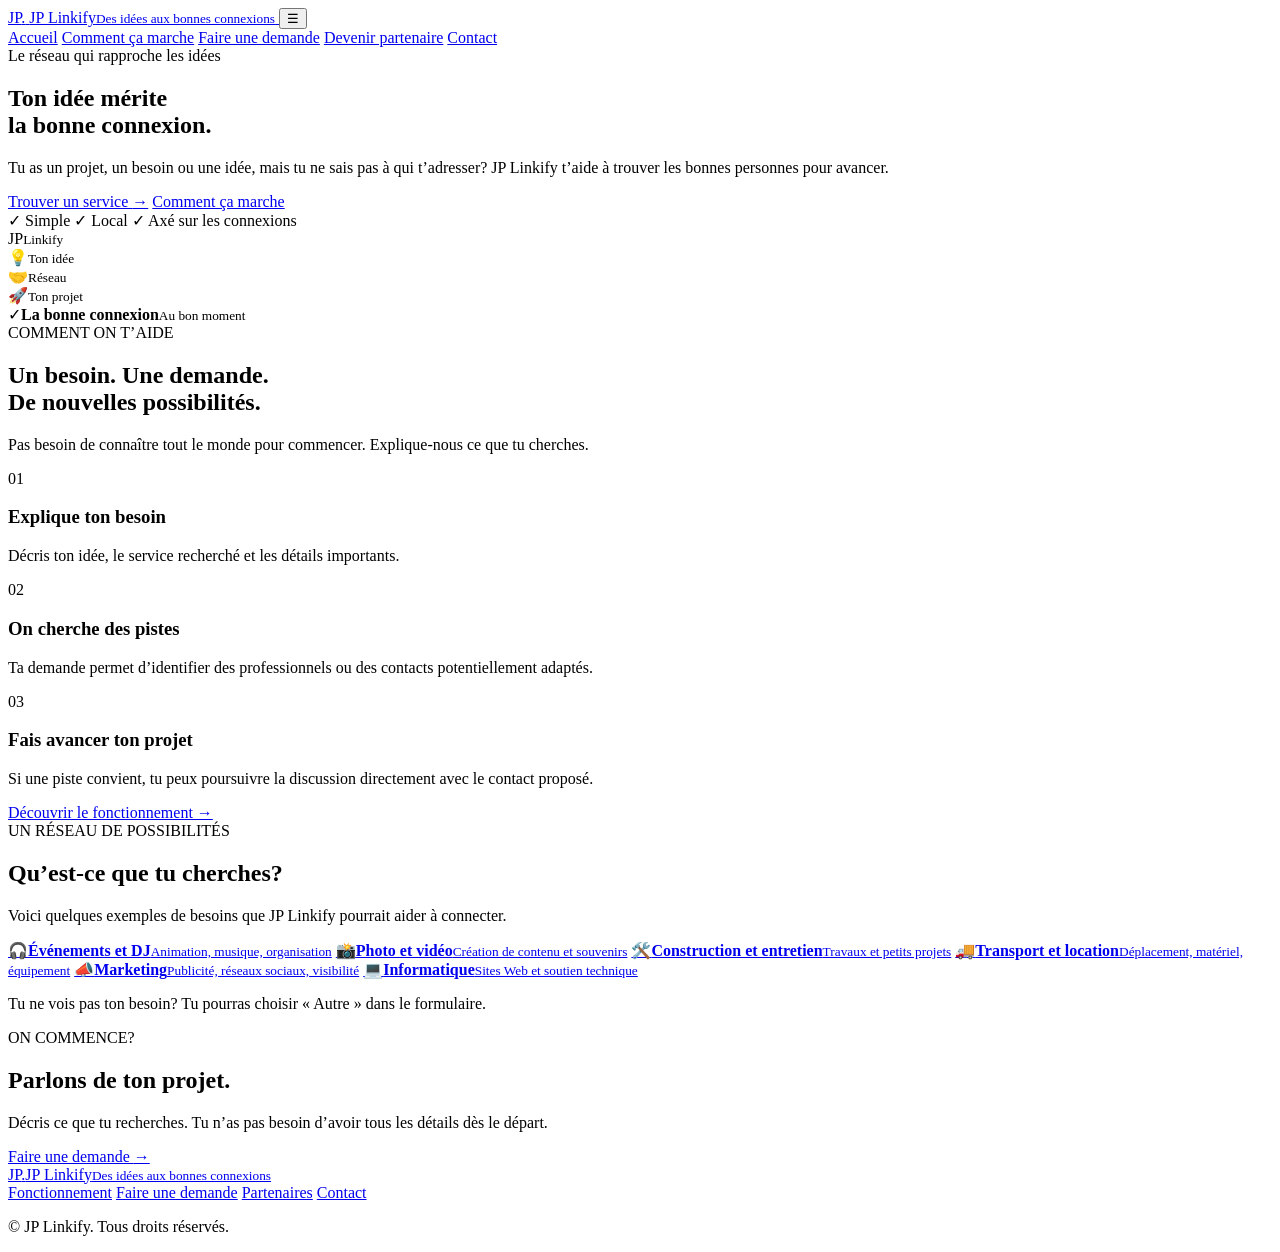
==== index.html @ 2e6f80f0 "Add files via upload" ====
<!DOCTYPE html>
<html lang="fr-CA">
<head>
  <meta charset="UTF-8">
  <meta name="viewport" content="width=device-width, initial-scale=1">
  <meta name="theme-color" content="#0055ff">
  <meta name="description" content="JP Linkify vous aide à trouver les bons contacts pour vos projets en Mauricie.">
  <title>JP Linkify — Des idées aux bonnes connexions</title>
  <link rel="stylesheet" href="assets/style.css">
  <script src="assets/main.js" defer></script>
</head>
<body>
  <header class="header">
    <a class="brand" href="index.html" aria-label="JP Linkify, accueil">
      <span class="brand-mark">JP<span>.</span></span>
      <span class="brand-name">JP Linkify<small>Des idées aux bonnes connexions</small></span>
    </a>
    <button class="menu-toggle" aria-label="Ouvrir le menu" aria-expanded="false">☰</button>
    <nav class="nav">
      <a class="active" href="index.html">Accueil</a>
      <a href="comment-ca-marche.html">Comment ça marche</a>
      <a href="demande.html">Faire une demande</a>
      <a href="partenaires.html">Devenir partenaire</a>
      <a href="contact.html">Contact</a>
    </nav>
  </header>

  <main>
    <section class="hero">
      <div class="hero-content">
        <span class="eyebrow"><span class="dot"></span> Le réseau qui rapproche les idées</span>
        <h1>Ton idée mérite<br>la <span class="gradient-text">bonne connexion.</span></h1>
        <p class="hero-copy">
          Tu as un projet, un besoin ou une idée, mais tu ne sais pas à qui t’adresser?
          JP Linkify t’aide à trouver les bonnes personnes pour avancer.
        </p>
        <div class="hero-actions">
          <a class="button primary" href="demande.html">Trouver un service <span>→</span></a>
          <a class="button secondary" href="comment-ca-marche.html">Comment ça marche</a>
        </div>
        <div class="trust-row">
          <span>✓ Simple</span>
          <span>✓ Local</span>
          <span>✓ Axé sur les connexions</span>
        </div>
      </div>
      <div class="hero-visual" aria-label="Illustration de connexions entre personnes">
        <div class="orbit orbit-one"></div>
        <div class="orbit orbit-two"></div>
        <div class="connection-line line-one"></div>
        <div class="connection-line line-two"></div>
        <div class="connection-line line-three"></div>
        <div class="node node-main"><span>JP</span><small>Linkify</small></div>
        <div class="node node-top"><span>💡</span><small>Ton idée</small></div>
        <div class="node node-left"><span>🤝</span><small>Réseau</small></div>
        <div class="node node-right"><span>🚀</span><small>Ton projet</small></div>
        <div class="floating-card"><span class="floating-icon">✓</span><span><b>La bonne connexion</b><small>Au bon moment</small></span></div>
      </div>
    </section>

    <section class="section section-light">
      <div class="section-heading">
        <span class="eyebrow">COMMENT ON T’AIDE</span>
        <h2>Un besoin. Une demande.<br><span class="gradient-text">De nouvelles possibilités.</span></h2>
        <p>Pas besoin de connaître tout le monde pour commencer. Explique-nous ce que tu cherches.</p>
      </div>
      <div class="cards three">
        <article class="feature-card">
          <div class="card-icon blue-icon">01</div>
          <h3>Explique ton besoin</h3>
          <p>Décris ton idée, le service recherché et les détails importants.</p>
        </article>
        <article class="feature-card">
          <div class="card-icon cyan-icon">02</div>
          <h3>On cherche des pistes</h3>
          <p>Ta demande permet d’identifier des professionnels ou des contacts potentiellement adaptés.</p>
        </article>
        <article class="feature-card">
          <div class="card-icon purple-icon">03</div>
          <h3>Fais avancer ton projet</h3>
          <p>Si une piste convient, tu peux poursuivre la discussion directement avec le contact proposé.</p>
        </article>
      </div>
      <div class="center-action"><a class="button primary" href="comment-ca-marche.html">Découvrir le fonctionnement →</a></div>
    </section>

    <section class="section categories-section">
      <div class="section-heading">
        <span class="eyebrow">UN RÉSEAU DE POSSIBILITÉS</span>
        <h2>Qu’est-ce que tu cherches?</h2>
        <p>Voici quelques exemples de besoins que JP Linkify pourrait aider à connecter.</p>
      </div>
      <div class="category-grid">
        <a class="category-card" href="demande.html"><span>🎧</span><b>Événements et DJ</b><small>Animation, musique, organisation</small></a>
        <a class="category-card" href="demande.html"><span>📸</span><b>Photo et vidéo</b><small>Création de contenu et souvenirs</small></a>
        <a class="category-card" href="demande.html"><span>🛠️</span><b>Construction et entretien</b><small>Travaux et petits projets</small></a>
        <a class="category-card" href="demande.html"><span>🚚</span><b>Transport et location</b><small>Déplacement, matériel, équipement</small></a>
        <a class="category-card" href="demande.html"><span>📣</span><b>Marketing</b><small>Publicité, réseaux sociaux, visibilité</small></a>
        <a class="category-card" href="demande.html"><span>💻</span><b>Informatique</b><small>Sites Web et soutien technique</small></a>
      </div>
      <p class="category-note">Tu ne vois pas ton besoin? Tu pourras choisir « Autre » dans le formulaire.</p>
    </section>

    <section class="cta-section">
      <div>
        <span class="eyebrow light-eyebrow">ON COMMENCE?</span>
        <h2>Parlons de ton projet.</h2>
        <p>Décris ce que tu recherches. Tu n’as pas besoin d’avoir tous les détails dès le départ.</p>
      </div>
      <a class="button white-button" href="demande.html">Faire une demande <span>→</span></a>
    </section>
  </main>

  <footer class="footer">
    <a class="brand footer-brand" href="index.html"><span class="brand-mark">JP<span>.</span></span><span class="brand-name">JP Linkify<small>Des idées aux bonnes connexions</small></span></a>
    <div class="footer-links">
      <a href="comment-ca-marche.html">Fonctionnement</a>
      <a href="demande.html">Faire une demande</a>
      <a href="partenaires.html">Partenaires</a>
      <a href="contact.html">Contact</a>
    </div>
    <p>© <span data-year></span> JP Linkify. Tous droits réservés.</p>
  </footer>
</body>
</html>
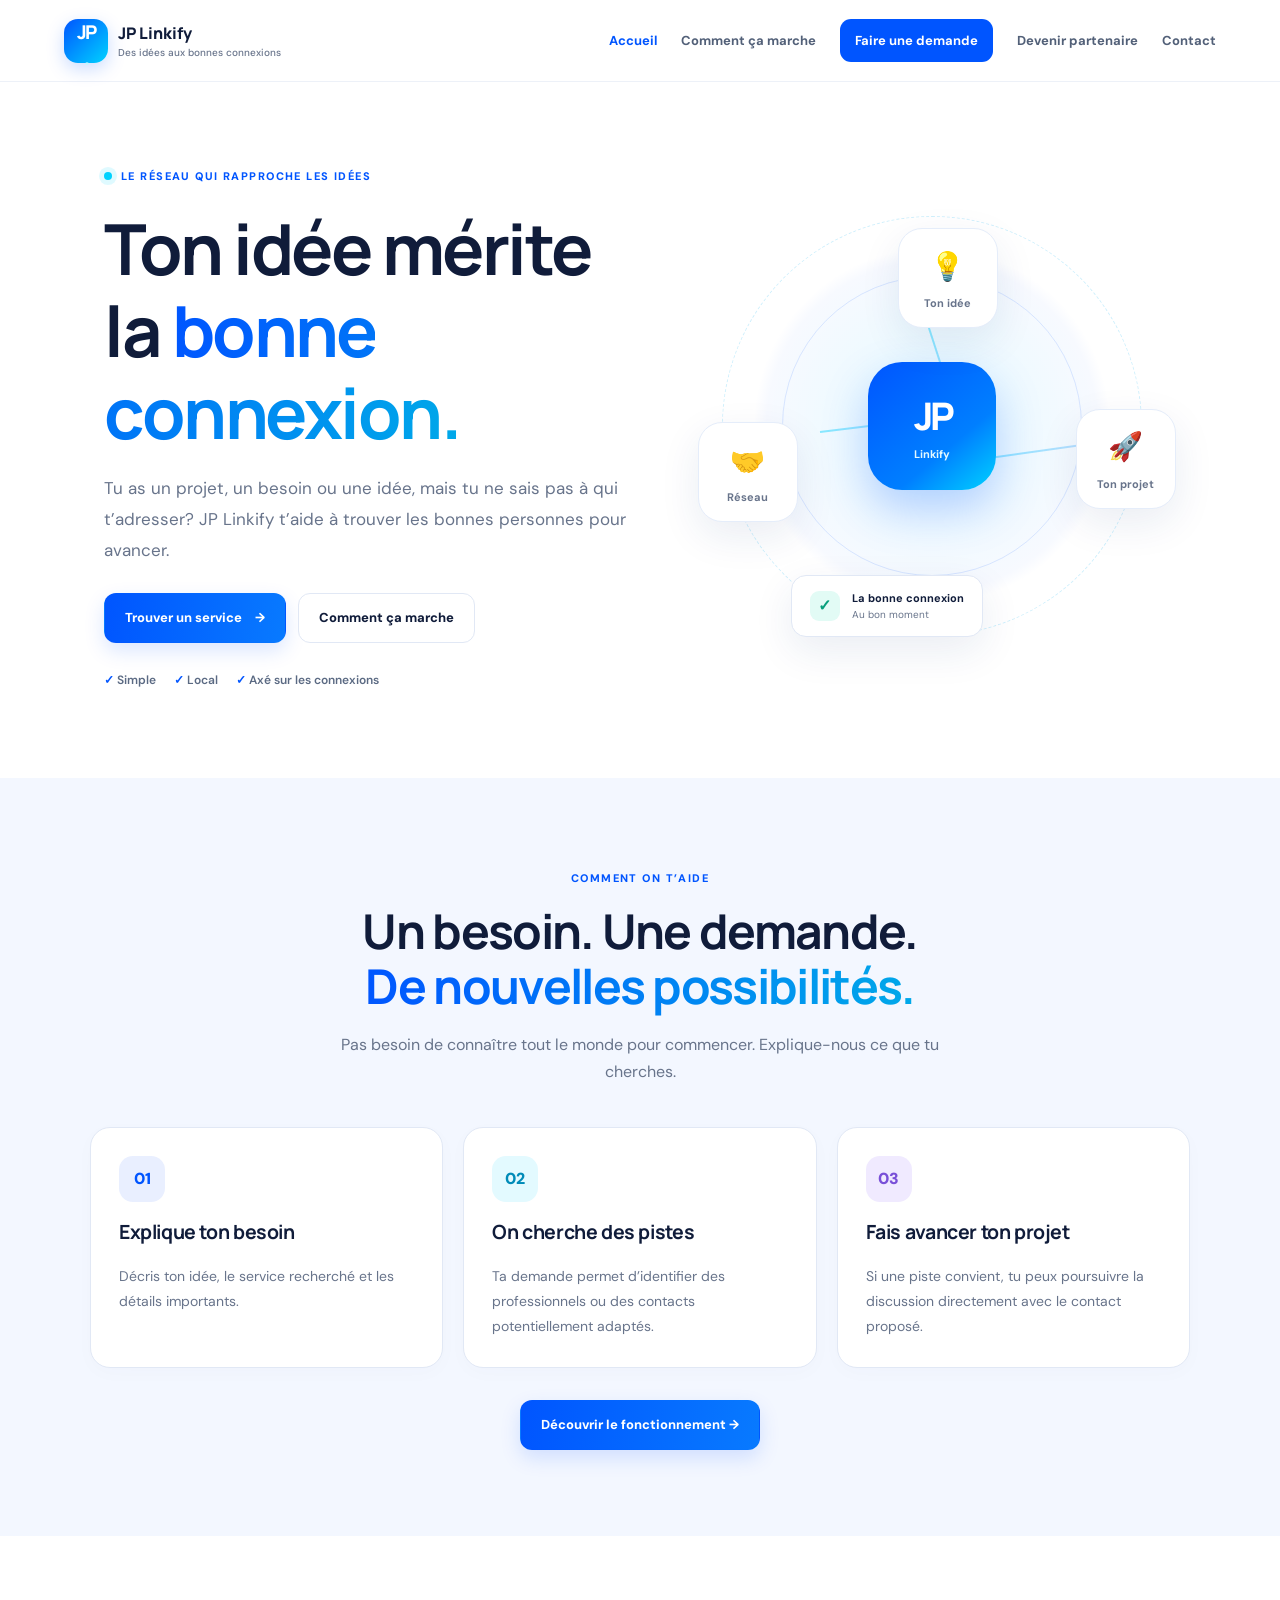
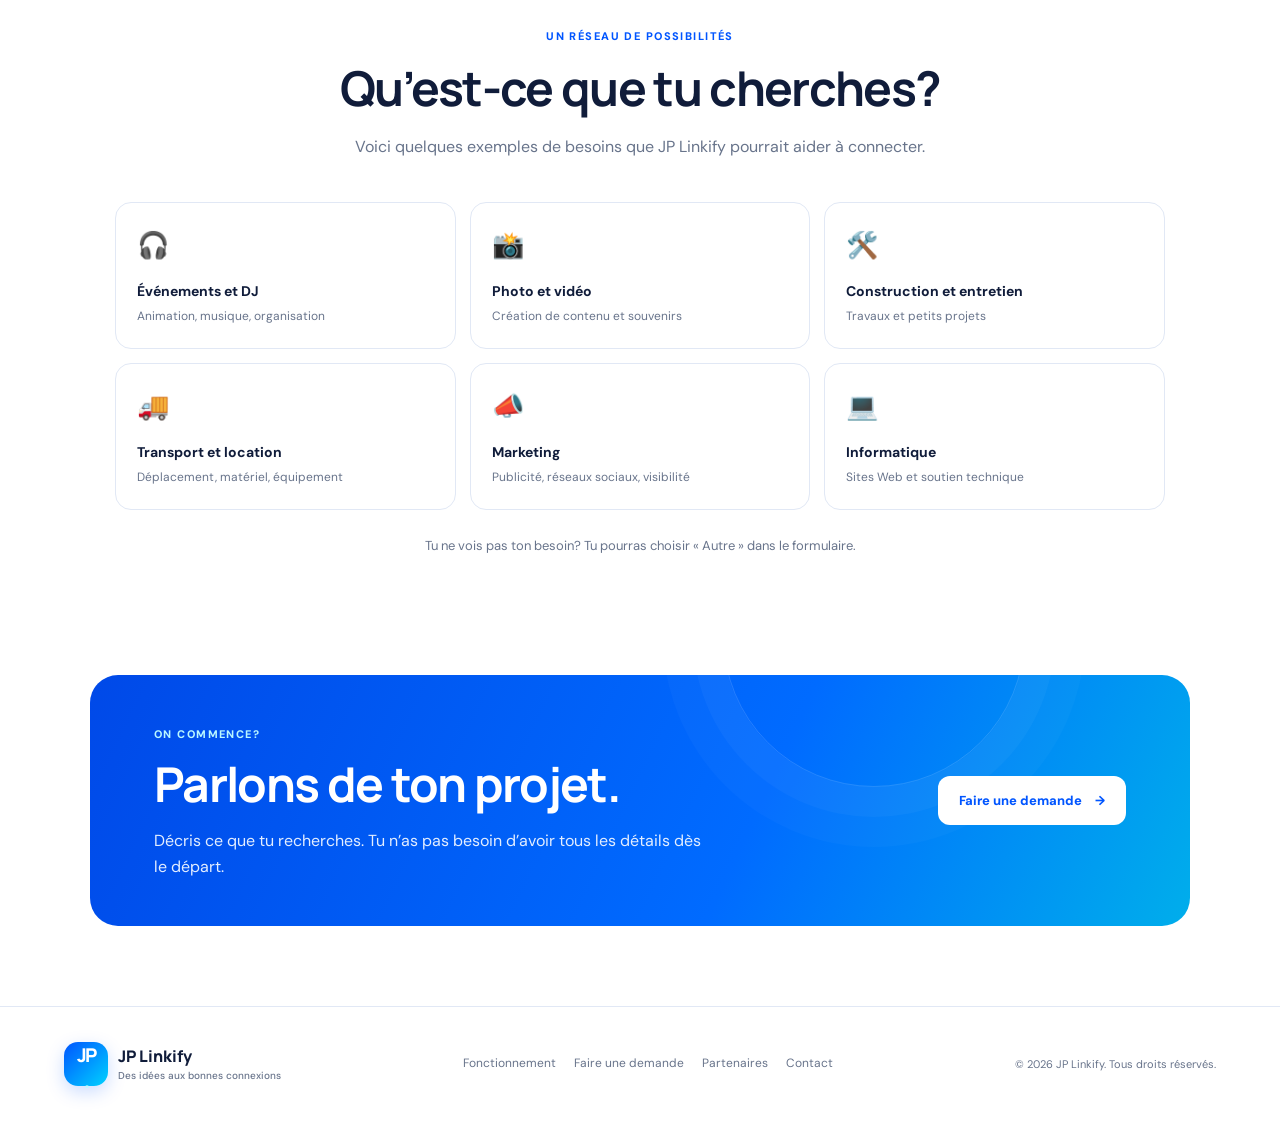
==== commit 81f2d0d5: "Update index.html" ====
--- a/index.html
+++ b/index.html
@@ -121,5 +121,15 @@
     </div>
     <p>© <span data-year></span> JP Linkify. Tous droits réservés.</p>
   </footer>
+
+<script src="https://assets.formester.com/widget/standard.js" type="module"></script>
+
+<formester-standard-form
+  set-auto-height="true"
+  height="100%"
+  width="100%"
+  id="8Coht7mZm"
+  url="https://yaldezuw.formester.com/f/8Coht7mZm">
+</formester-standard-form>
 </body>
 </html>
--- a/assets/style.css
+++ b/assets/style.css
@@ -0,0 +1,206 @@
+@import url('https://fonts.googleapis.com/css2?family=DM+Sans:wght@400;500;600;700&family=Manrope:wght@400;500;600;700;800&display=swap');
+
+:root {
+  --blue: #0055FF;
+  --cyan: #00D2FF;
+  --navy: #101C3A;
+  --text: #25314B;
+  --muted: #68748B;
+  --pale: #F3F7FF;
+  --border: #E1E8F5;
+  --white: #FFFFFF;
+  --radius: 20px;
+  --shadow: 0 14px 40px rgba(20, 56, 120, .09);
+}
+
+* { box-sizing: border-box; }
+html { scroll-behavior: smooth; }
+body {
+  margin: 0;
+  color: var(--text);
+  background: var(--white);
+  font-family: "DM Sans", Arial, sans-serif;
+  line-height: 1.65;
+}
+a { color: inherit; text-decoration: none; }
+button, input, select, textarea { font: inherit; }
+button, a { -webkit-tap-highlight-color: transparent; }
+h1, h2, h3 {
+  color: var(--navy);
+  font-family: "Manrope", Arial, sans-serif;
+  line-height: 1.16;
+  letter-spacing: -.035em;
+}
+h1 { font-size: clamp(2.6rem, 5.5vw, 4.6rem); margin: 20px 0; }
+h2 { font-size: clamp(2rem, 4vw, 3rem); margin: 12px 0 18px; }
+h3 { font-size: 1.22rem; letter-spacing: -.02em; }
+p { color: var(--muted); }
+.header {
+  min-height: 82px;
+  padding: 16px max(5%, calc((100% - 1200px) / 2));
+  display: flex;
+  align-items: center;
+  justify-content: space-between;
+  gap: 24px;
+  background: rgba(255,255,255,.96);
+  border-bottom: 1px solid #EDF1F8;
+  position: sticky;
+  top: 0;
+  z-index: 20;
+  backdrop-filter: blur(12px);
+}
+.brand { display: inline-flex; align-items: center; gap: 10px; flex-shrink: 0; }
+.brand-mark {
+  width: 44px; height: 44px; display: grid; place-items: center;
+  border-radius: 14px; background: linear-gradient(135deg,var(--blue),var(--cyan));
+  color: white; font: 800 19px "Manrope",sans-serif; letter-spacing: -2px;
+  box-shadow: 0 6px 18px #0055FF35;
+}
+.brand-mark span { color: #BFF8FF; }
+.brand-name { color: var(--navy); font: 800 16px "Manrope",sans-serif; line-height: 1.25; }
+.brand-name small { display: block; color: var(--muted); font: 500 10px "DM Sans",sans-serif; letter-spacing: 0; margin-top: 3px; }
+.nav { display: flex; align-items: center; gap: 24px; }
+.nav a { font-size: 13px; font-weight: 700; color: #526078; transition: color .2s; }
+.nav a:hover, .nav a.active { color: var(--blue); }
+.nav a[href="demande.html"] { background: var(--blue); color: white; padding: 11px 15px; border-radius: 11px; }
+.menu-toggle { display: none; border: 0; background: var(--pale); border-radius: 10px; padding: 8px 12px; color: var(--blue); font-size: 22px; cursor: pointer; }
+.hero {
+  max-width: 1200px; margin: auto; padding: 80px 5% 88px;
+  min-height: 590px; display: grid; grid-template-columns: 1.05fr .95fr;
+  align-items: center; gap: 45px; overflow: hidden;
+}
+.hero-content { position: relative; z-index: 2; }
+.eyebrow { display: inline-flex; align-items: center; gap: 9px; color: var(--blue); font-size: 11px; font-weight: 800; letter-spacing: .13em; text-transform: uppercase; }
+.dot { width: 8px; height: 8px; background: var(--cyan); border-radius: 50%; box-shadow: 0 0 0 5px #00D2FF20; }
+.gradient-text { background: linear-gradient(100deg,var(--blue),#00A9E9); -webkit-background-clip: text; background-clip: text; color: transparent; }
+.hero-copy { font-size: 17px; max-width: 530px; line-height: 1.8; }
+.hero-actions { display: flex; flex-wrap: wrap; gap: 12px; margin: 28px 0; }
+.button { min-height: 48px; padding: 13px 20px; border-radius: 12px; display: inline-flex; align-items: center; justify-content: center; gap: 13px; font-weight: 800; font-size: 13px; border: 1px solid transparent; cursor: pointer; transition: transform .2s, box-shadow .2s; }
+.button:hover { transform: translateY(-2px); }
+.primary { color: white; background: linear-gradient(100deg,var(--blue),#087AFF); box-shadow: 0 8px 20px #0055FF25; }
+.secondary { color: var(--navy); border-color: var(--border); background: white; }
+.trust-row { display: flex; flex-wrap: wrap; gap: 18px; color: #5B6A83; font-size: 12px; font-weight: 600; }
+.trust-row span::first-letter { color: var(--blue); }
+.hero-visual { min-height: 440px; position: relative; display: grid; place-items: center; isolation: isolate; }
+.hero-visual::before { content: ""; position: absolute; width: 360px; height: 360px; border-radius: 50%; background: radial-gradient(circle,#00D2FF1C,#0055FF08 65%,transparent 70%); z-index: -2; }
+.orbit { position: absolute; border: 1px solid #0055FF20; border-radius: 50%; }
+.orbit-one { width: 300px; height: 300px; }
+.orbit-two { width: 420px; height: 420px; border-style: dashed; border-color: #00AEEF30; }
+.node { position: absolute; display: flex; flex-direction: column; align-items: center; justify-content: center; width: 100px; height: 100px; background: white; border: 1px solid #E5EDFA; border-radius: 24px; box-shadow: var(--shadow); gap: 4px; }
+.node span { font-size: 28px; }
+.node small { color: var(--muted); font-size: 11px; font-weight: 700; }
+.node-main { width: 128px; height: 128px; border: 0; border-radius: 34px; background: linear-gradient(140deg,var(--blue),#007FFF 65%,var(--cyan)); color: white; box-shadow: 0 20px 45px #0055FF40; }
+.node-main span { font: 800 38px "Manrope",sans-serif; letter-spacing: -4px; }
+.node-main small { color: #E2F8FF; }
+.node-top { top: 5%; left: 43%; }
+.node-left { left: 2%; top: 49%; }
+.node-right { right: 0; top: 46%; }
+.connection-line { position: absolute; z-index: -1; height: 2px; background: linear-gradient(90deg,#00D2FF70,#0055FF30); transform-origin: left; }
+.line-one { width: 150px; top: 26%; left: 49%; transform: rotate(72deg); }
+.line-two { width: 165px; top: 51%; left: 27%; transform: rotate(-7deg); }
+.line-three { width: 165px; top: 58%; left: 56%; transform: rotate(-8deg); }
+.floating-card { position: absolute; bottom: 2%; left: 21%; display: flex; align-items: center; gap: 12px; padding: 13px 18px; background: white; border: 1px solid var(--border); border-radius: 15px; box-shadow: var(--shadow); }
+.floating-icon { width: 30px; height: 30px; display: grid; place-items: center; background: #E2FBF5; color: #079F7C; border-radius: 9px; font-weight: 900; }
+.floating-card b, .floating-card small { display: block; }
+.floating-card b { font-size: 11px; color: var(--navy); }
+.floating-card small { font-size: 10px; color: var(--muted); }
+.section { padding: 86px 5%; }
+.section-light { background: var(--pale); }
+.section-heading { max-width: 720px; margin: 0 auto 42px; text-align: center; }
+.section-heading p { max-width: 600px; margin: 0 auto; }
+.cards { max-width: 1100px; margin: auto; display: grid; gap: 20px; }
+.cards.three { grid-template-columns: repeat(3,minmax(0,1fr)); }
+.feature-card { background: white; padding: 28px; border: 1px solid var(--border); border-radius: var(--radius); box-shadow: 0 5px 20px #15366D05; }
+.feature-card p { font-size: 14px; line-height: 1.8; margin-bottom: 0; }
+.card-icon { width: 46px; height: 46px; border-radius: 14px; display: grid; place-items: center; font-weight: 900; margin-bottom: 18px; }
+.blue-icon { background: #E9EFFF; color: var(--blue); }
+.cyan-icon { background: #E3FAFF; color: #008BB8; }
+.purple-icon { background: #F0EAFF; color: #7950D8; }
+.center-action { text-align: center; margin-top: 32px; }
+.categories-section { max-width: 1200px; margin: auto; }
+.category-grid { display: grid; grid-template-columns: repeat(3,minmax(0,1fr)); gap: 14px; max-width: 1050px; margin: auto; }
+.category-card { padding: 21px; border: 1px solid var(--border); border-radius: 16px; transition: .2s; background: white; }
+.category-card:hover { border-color: #8EB3FF; box-shadow: var(--shadow); transform: translateY(-3px); }
+.category-card > span { display: block; font-size: 26px; margin-bottom: 13px; }
+.category-card b, .category-card small { display: block; }
+.category-card b { color: var(--navy); font-size: 14px; }
+.category-card small { color: var(--muted); margin-top: 4px; font-size: 12px; }
+.category-note { text-align: center; font-size: 13px; margin-top: 25px; }
+.cta-section { margin: 20px auto 80px; max-width: 1100px; width: 90%; border-radius: 28px; padding: 45px 5%; color: white; display: flex; align-items: center; justify-content: space-between; gap: 30px; background: linear-gradient(115deg,#0049E8,#006BFF 60%,#00AEEB); position: relative; overflow: hidden; }
+.cta-section::after { content: ""; position: absolute; width: 300px; height: 300px; border: 1px solid #FFFFFF25; border-radius: 50%; right: 15%; top: -190px; box-shadow: 0 0 0 30px #FFFFFF08,0 0 0 60px #FFFFFF06; }
+.cta-section h2 { color: white; margin: 10px 0; }
+.cta-section p { color: #E3EEFF; max-width: 550px; margin-bottom: 0; }
+.light-eyebrow { color: #B9F7FF; }
+.white-button { background: white; color: var(--blue); flex-shrink: 0; position: relative; z-index: 1; }
+.footer { padding: 35px 5%; display: flex; align-items: center; justify-content: space-between; gap: 25px; border-top: 1px solid var(--border); max-width: 1300px; margin: auto; }
+.footer-links { display: flex; flex-wrap: wrap; gap: 18px; font-size: 12px; color: var(--muted); }
+.footer-links a:hover { color: var(--blue); }
+.footer > p { font-size: 11px; margin: 0; }
+.page-hero { text-align: center; padding: 75px 5% 55px; background: linear-gradient(180deg,#F2F7FF,white); }
+.page-hero h1 { font-size: clamp(2.3rem,5vw,3.8rem); }
+.page-hero p { max-width: 650px; margin: auto; }
+.content-wrap { max-width: 950px; margin: auto; padding: 55px 5% 85px; }
+.content-wrap h2 { font-size: 1.8rem; }
+.steps-list { display: grid; gap: 18px; }
+.step-card { display: flex; gap: 20px; padding: 24px; border: 1px solid var(--border); border-radius: 18px; }
+.step-number { flex: 0 0 46px; height: 46px; display: grid; place-items: center; color: white; background: linear-gradient(135deg,var(--blue),var(--cyan)); border-radius: 14px; font-weight: 900; }
+.step-card h3 { margin: 2px 0 8px; }
+.step-card p { margin: 0; }
+.form-card { max-width: 760px; margin: auto; padding: clamp(22px,5vw,42px); background: white; border: 1px solid var(--border); border-radius: 22px; box-shadow: var(--shadow); }
+.form-grid { display: grid; grid-template-columns: repeat(2,minmax(0,1fr)); gap: 19px; }
+.field { display: flex; flex-direction: column; gap: 7px; }
+.field.full { grid-column: 1/-1; }
+.field label, .field-label { color: var(--navy); font-size: 13px; font-weight: 700; }
+.field input, .field select, .field textarea { width: 100%; padding: 13px 14px; border: 1px solid #DCE4F2; border-radius: 10px; background: #FBFCFF; color: var(--text); outline: none; }
+.field input:focus, .field select:focus, .field textarea:focus { border-color: var(--blue); box-shadow: 0 0 0 3px #0055FF15; }
+.field textarea { min-height: 125px; resize: vertical; }
+.field input::placeholder, .field textarea::placeholder { color: #98A3B7; }
+.check-field { display: flex; gap: 10px; align-items: flex-start; font-size: 12px; color: var(--muted); }
+.check-field input { margin-top: 5px; accent-color: var(--blue); }
+.form-note { padding: 14px 16px; border-radius: 12px; background: #FFF8E7; color: #76591A; font-size: 12px; margin: 22px 0; }
+.form-status { display: none; padding: 14px; border-radius: 10px; margin-top: 15px; background: #FFF8E7; color: #76591A; font-size: 13px; }
+.form-status.visible { display: block; }
+.contact-grid { display: grid; grid-template-columns: repeat(2,minmax(0,1fr)); gap: 20px; }
+.info-card { padding: 25px; border: 1px solid var(--border); border-radius: 18px; }
+.info-card > span { font-size: 27px; }
+.info-card h3 { margin-bottom: 8px; }
+.info-card p { margin: 0; font-size: 14px; }
+.small-print { font-size: 12px; color: var(--muted); }
+@media (max-width: 980px) {
+  .header { padding: 14px 4%; }
+  .nav { gap: 13px; }
+  .nav a { font-size: 12px; }
+  .hero { gap: 15px; padding-top: 55px; }
+  .hero-visual { transform: scale(.88); }
+  .footer { flex-wrap: wrap; }
+}
+@media (max-width: 760px) {
+  .header { min-height: 72px; }
+  .menu-toggle { display: block; }
+  .nav { display: none; position: absolute; top: 100%; left: 0; right: 0; padding: 15px 5% 22px; background: white; border-bottom: 1px solid var(--border); box-shadow: var(--shadow); align-items: stretch; flex-direction: column; gap: 4px; }
+  .nav.open { display: flex; }
+  .nav a { padding: 11px 12px; border-radius: 9px; font-size: 14px; }
+  .nav a[href="demande.html"] { text-align: center; margin-top: 5px; }
+  .hero { grid-template-columns: 1fr; padding-top: 55px; gap: 5px; }
+  .hero h1 { font-size: clamp(2.7rem,10vw,4rem); }
+  .hero-visual { min-height: 350px; transform: scale(.82); margin: -5px -35px; }
+  .cards.three { grid-template-columns: 1fr; }
+  .category-grid { grid-template-columns: repeat(2,minmax(0,1fr)); }
+  .section { padding: 65px 5%; }
+  .cta-section { flex-direction: column; align-items: flex-start; margin-bottom: 50px; }
+  .footer { flex-direction: column; align-items: flex-start; }
+  .footer-links { gap: 12px 18px; }
+  .form-grid, .contact-grid { grid-template-columns: 1fr; }
+  .field.full { grid-column: auto; }
+}
+@media (max-width: 390px) {
+  .brand-name { font-size: 14px; }
+  .brand-name small { font-size: 9px; }
+  .brand-mark { width: 39px; height: 39px; }
+  .hero-actions .button { width: 100%; }
+  .category-grid { grid-template-columns: 1fr; }
+}
+
+[hidden] {
+  display: none !important;
+}
